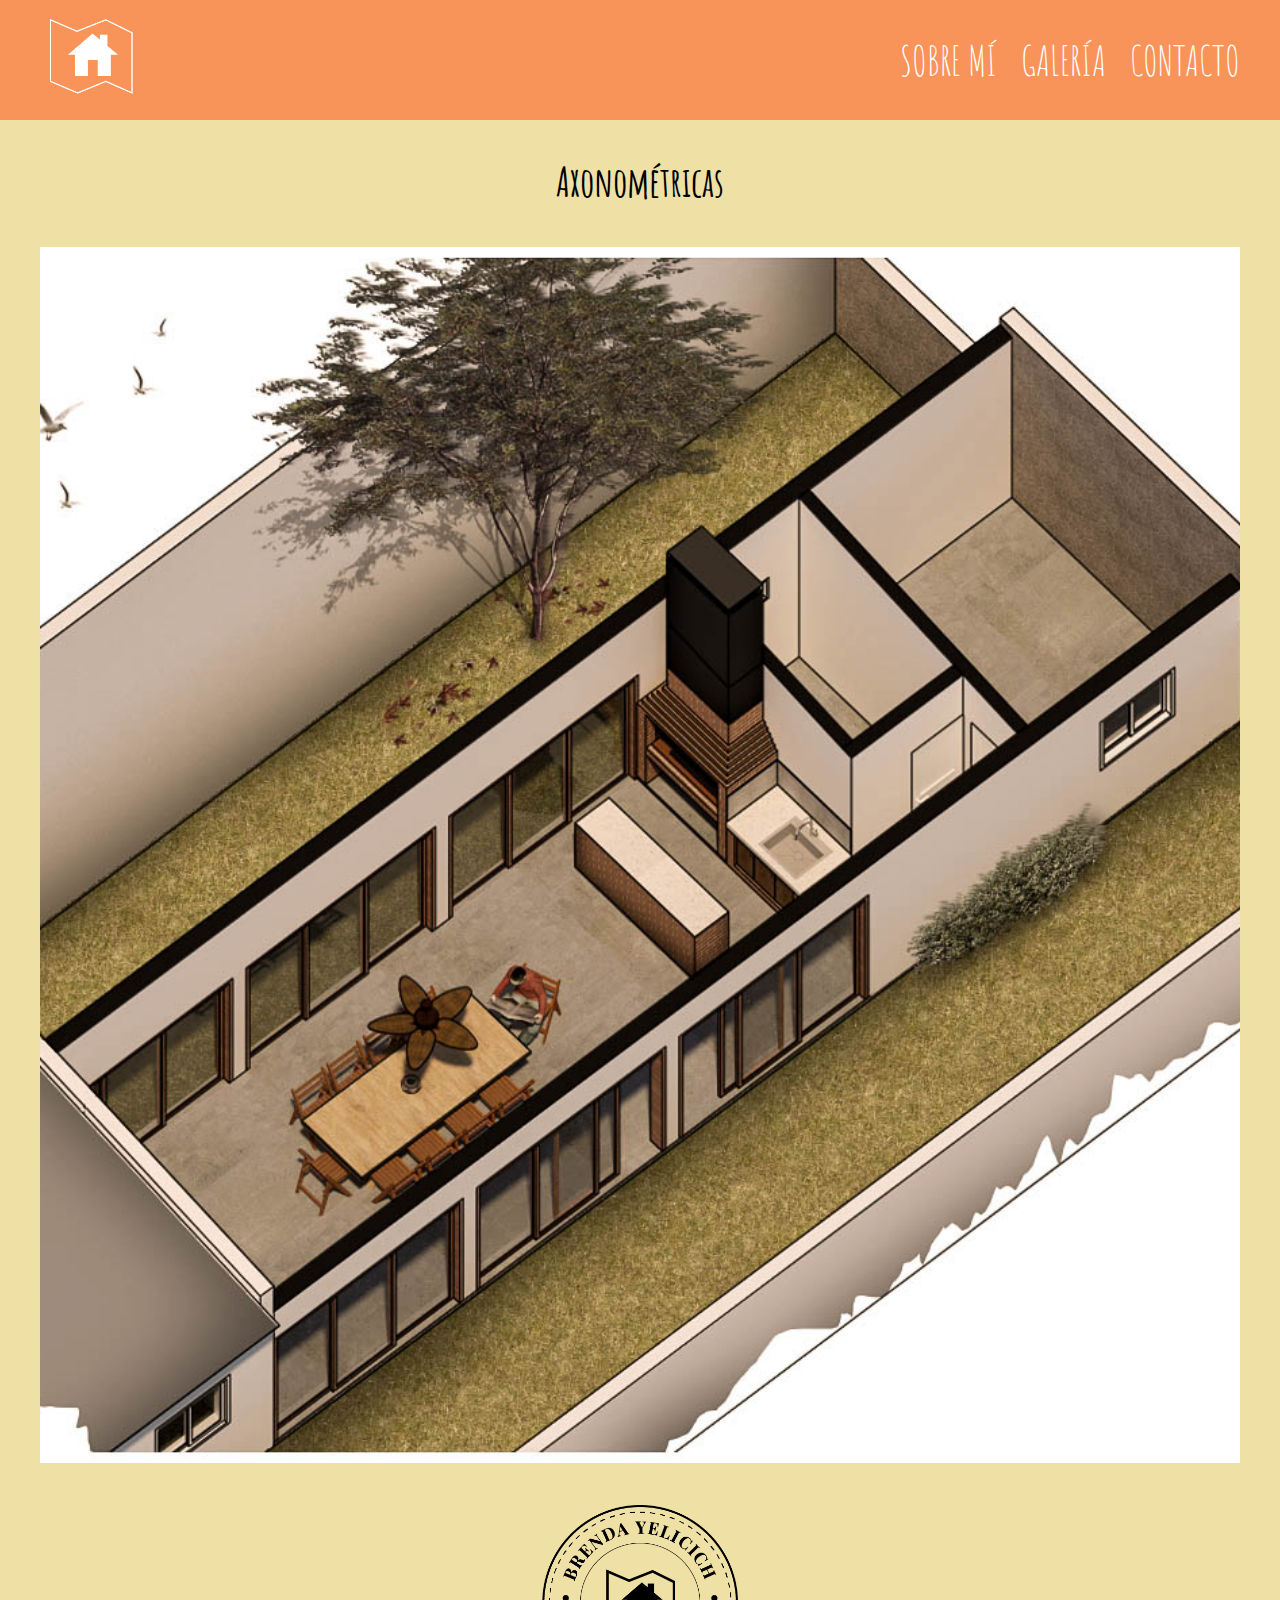
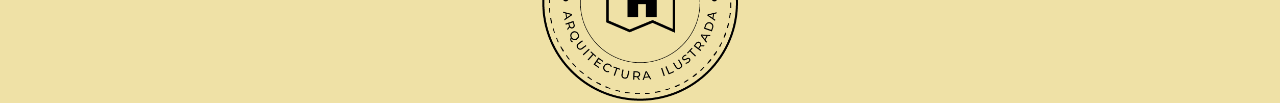
==== axonometricas.html @ 05cb74de "Trabajo Final completo" ====
<!DOCTYPE html> <!-- Versión del HTML que estamos usando. HTML 5 -->
<html lang="en" dir="ltr"> <!-- Inicio del documento Html -->
  <head> <!-- Configuración no visible del Documento Web -->
    <meta charset="utf-8"> <!-- Configuración de Caracteres Permitidos ´ $ -->

    <link href="https://cdn.jsdelivr.net/npm/bootstrap@5.0.2/dist/css/bootstrap.min.css" rel="stylesheet" integrity="sha384-EVSTQN3/azprG1Anm3QDgpJLIm9Nao0Yz1ztcQTwFspd3yD65VohhpuuCOmLASjC" crossorigin="anonymous"> <!-- Bootstrap -->

    <link rel="stylesheet" href="./Assets/CSS/estilos.css"> <!-- Vinculación con mi archivo de estilos CSS -->

    <link rel="preconnect" href="https://fonts.googleapis.com"> <!-- Fonts -->
    <link rel="preconnect" href="https://fonts.gstatic.com" crossorigin> <!-- Fonts -->
    <link href="https://fonts.googleapis.com/css2?family=Amatic+SC:wght@700&family=Montserrat&display=swap" rel="stylesheet"> <!-- Fonts -->

    <title>Axonométricas</title> <!-- Visible en la pestaña del navegador -->
  </head>

  <body> <!-- Cuerpo del documento html -->
    <header id="inicio" class="header"> <!-- Encabezado -->

      <nav class="navegador"> <!-- Navegador -->
        <a href="./index.html"> <img class="logo" src="./Assets/Imagenes/logonav.png" alt="Logo"> </a> <!-- Logo -->
        <ul class="nav_list"> <!-- Enlaces internos -->
          <li> <a class="menu" href="./index.html#sobremi">SOBRE MÍ</a> </li>
          <li> <a class="menu" href="./index.html#galeria">GALERÍA</a>
              <ul class="submenu"> <!-- Menú desplegable dentro de galería-->
                <li> <a class="desplegable" href="perspectivaspeatonales.html">PERSPECTIVAS PEATONALES</a> </li>
                <li> <a class="desplegable" href="axonometricas.html">AXONOMÉTRICAS</a> </li>
                <li> <a class="desplegable" href="mapas.html">MAPAS</a> </li>
              </ul>
          </li>
          <li> <a class="menu" href="./index.html#contacto">CONTACTO</a> </li>
        </ul>
      </nav>

      <div class="portfolio">
        <div class="titulo">
          <h3 class="h3">Axonométricas</h3>
        </div>

        <div class="imggaleria2">
          <div class="imgcontenedora">
            <img class="img" src="./Assets/Imagenes/a1.jpg" alt="a1">
          </div>

        </div>
      </div>

      <img class="logofinal" src="./Assets/Imagenes/Logo2.png" alt="Logo">

    </header>
  </body>
---- Assets/CSS/estilos.css ----
*{ /* Selector Universal - Reseteo de estilos */
  padding: 0;
  margin: 0;
  box-sizing: border-box;
}


/* Color de fondo de todo el sitio*/
body {
  background-color: #EFE1A6;
  font-family: 'Montserrat', sans-serif;
}

.body2 {
  background-color: #F89459;
}


/* Header HTML LINKS */

.header {
  display: flex;
  flex-direction: column;
  justify-content: center;
  align-items: center;
}

/* Navegador */
.navegador {
  width: 100%;
  background-color: #F89459;
  display: flex;
  flex-direction: row;
  align-items: center;
  justify-content: space-between;
  position: fixed;
  top: 0;
  left: 0;
  padding: 0.5rem 1rem 0.5rem 2.5rem;
  z-index: 1000; /* se coloca delante */
}

/* Logo navegador */
.logo {
  max-width: 100px;
}

/* Enlaces internos del navegador */
.nav_list {
  display: flex;
}

.menu {
  display: block;
  padding-right: 1.5rem;
  color: white;
  font-size: 70px;
  font-family: 'Amatic SC', cursive;
}

@media (min-width: 1000px) {
  .menu {
    font-size: 40px;
  }
}

ul {
  list-style: none;
}

a {
  text-decoration: none;
}

p {
  margin: 0;
}


/* Menú desplegable */

.submenu {
  display: none;
  position: absolute;
  padding: 0.5rem;
  background-color: #F89459;
}

.desplegable {
  color: white;
  font-family: 'Amatic SC', cursive;
  font-size: 55px;
}

@media (min-width: 1000px) {
  .desplegable {
    font-size: 30px;
  }
}

.nav_list li:hover > .submenu {
  display:block;
}

/* Mousse sobre los enlaces internos */
.menu:hover {
  color: #EFE1A6;
}

.desplegable:hover {
  color: #EFE1A6;
}

/* Carrusel */

#carouselExampleIndicators {
  padding-top: 116px;
}

.d-block {
  height: 740px;
  object-fit: cover; /* mantener proporciones de imagenes */
}

@media (min-width: 1000px) {
  .d-block {
    height: 541px;
  }
}

/* SECCIONES */

.secciones {
  color: black;
  padding: 6rem 2.5rem 2.5rem 2.5rem;
}

.logofinal {
  max-width: 200px;
  object-fit: cover; /* mantener proporciones de imagenes */
}

/* sección Sobre Mí */

.presentación {
  display: flex;
  flex-direction: column;
  align-items: center;
}

.foto {
  max-width: 450px;
  padding-right: none;
  padding-bottom: 50px;
  padding-top: 50px;
}

@media (min-width: 1000px) {
  .presentación {
    flex-direction: row;
  }

  .foto {
    padding-right: 40px;
    padding-bottom: none;
  }
}

.h3 {
  font-family: 'Amatic SC', cursive;
  font-size: 80px;
}

.biografía {
  font-size: 30px;
}

@media (min-width: 1000px) {
  .h3 {
    font-size: 40px;
  }

  .biografía {
    font-size: 15px;
  }
}

/* sección Galería */

.tres {
  display: flex;
  justify-content: space-around;
  flex-direction: column;
  padding: 4rem 0rem 5rem 0rem;
}

@media (min-width: 1000px) {
  .tres {
    flex-direction: row;
  }
}

.gal {
  display: flex;
  flex-direction: column;
  align-items: center;
  padding-bottom: 8rem;
}

@media (min-width: 1000px) {
  .gal {
    padding-bottom: none;
  }
}

.h4 {
  font-family: 'Amatic SC', cursive;
  font-size: 75px;
}

.imagenes {
  max-width: 500px;
}

@media (min-width: 1000px) {
  .imagenes {
    max-width: 220px;
  }

  .h4 {
    font-size: 35px;
  }
}

/* sección Contacto */

.contacto {
  color: white;
  background-color: #2DA584;
  width: 100%;
  padding: 2.5rem;
}

.contact {
  display: flex;
  flex-direction: row;
  justify-content: space-between;
}

.redes {
  display: flex;
  justify-content: flex-start;
  flex-direction: column;
}

.red {
  display: flex;
  flex-direction: row;
  align-items: center;
  padding-right: 50px;
}

.iconos {
  max-width: 70px;
  padding-right: 10px;
}

.logocontacto {
  max-width: 250px;
  padding-right: 80px;
}

.h5 {
  font-size: 30px;
}

.h6 {
  font-size: 20px;
  padding-top: 40px;
}

@media (min-width: 1000px) {
  .redes {
    flex-direction: row;
  }

  .h5 {
    font-size: 17px;
  }

  .h6 {
    font-size: 12px;
    padding-top: none;
  }
}

/* HTML LINKS */

.portfolio {
  padding-top: 116px;
}

.titulo {
  display: flex;
  justify-content: center;
  align-items: flex-start;
  padding-top: 2.5rem;
}

.h1 {
  color: black;
  font-family: 'Amatic SC', cursive;
  font-size: 40px;
}

/* Div que contiene todas las imágenes - Grilla */
.imggaleria {
  padding: 2.5rem;
  display: grid;
  grid-template-columns: repeat(1, 1fr); /* 3 columnas del mismo ancho */
  grid-auto-rows: 600px; /* altura de las filas */
  grid-gap: 1rem; /* espaciado entre filas y columnas */
}

.imggaleria2 {
  padding: 2.5rem;
  display: grid;
  grid-template-columns: repeat(1, 1fr); /* 3 columnas del mismo ancho */
  grid-auto-rows: 450px; /* altura de las filas */
  grid-gap: 1rem; /* espaciado entre filas y columnas */
}

@media (min-width: 1000px) {
  .imggaleria {
    grid-template-columns: repeat(3, 1fr);
    grid-auto-rows: 300px; /* altura de las filas */
  }

  .imggaleria2 {
    grid-auto-rows: 600px; /* altura de las filas */
  }
}

/* Imágenes */
.img {
  width: 100%;
  height: 100%;
  object-fit: cover; /* mantener proporciones de imagenes */
}

/* Div de cada imágen */

@media (min-width: 1000px) {
  .imgcontenedorp:nth-child(1) { /* perspectivas peatonales */
    grid-column-start: span 2;
  }

  .imgcontenedorp:nth-child(2) { /* perspectivas peatonales */
    grid-row-start: span 2;
  }
}

.imgcontenedora:nth-child(1) { /* axonométricas */
  grid-column-start: span 2;
  grid-row-start: span 2;
}

.imgcontenedorm:nth-child(1) { /* mapas */
  grid-column-start: span 2;
  grid-row-start: span 2;
}
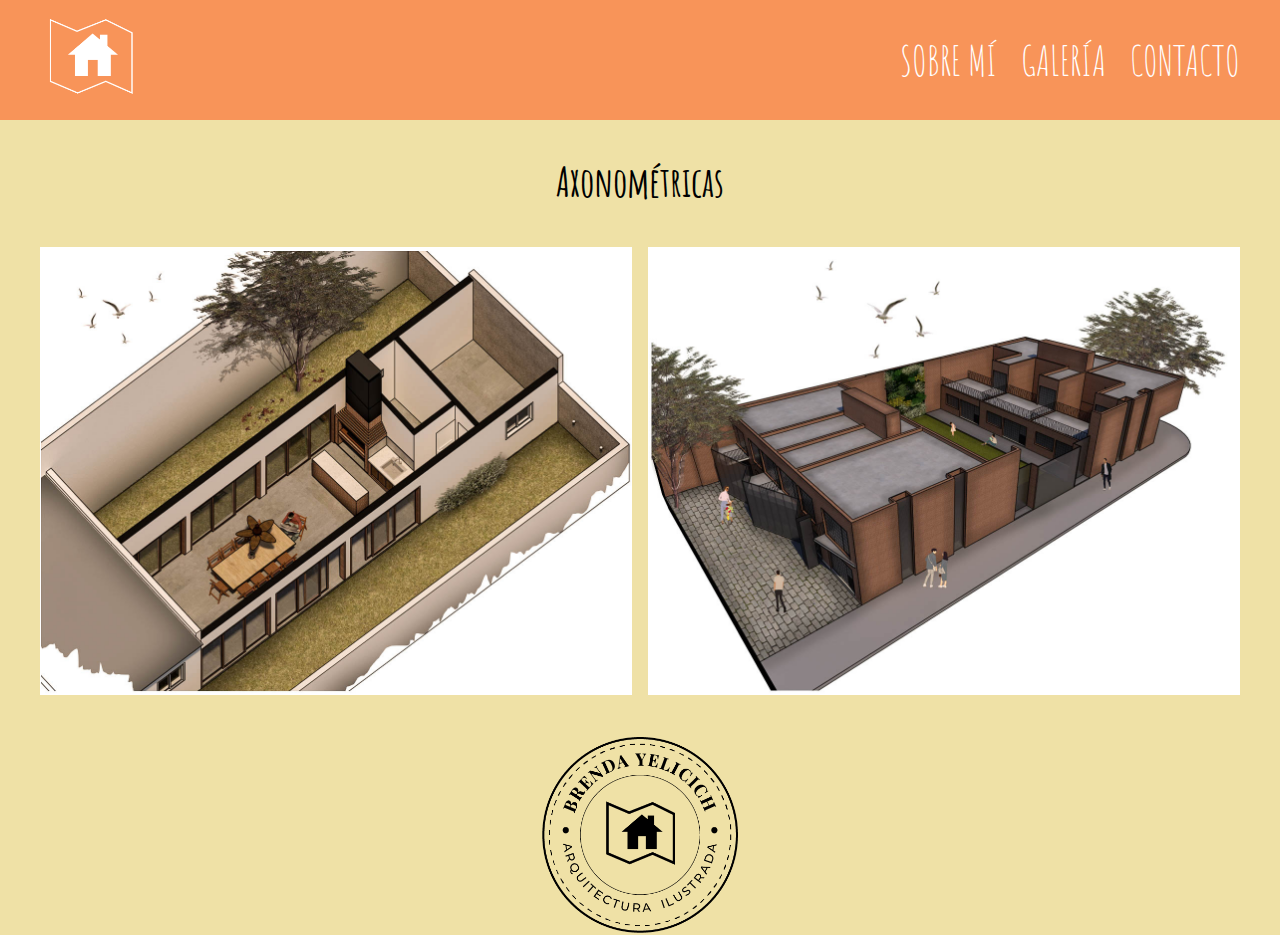
==== commit d2af9454: "ajustes finales" ====
--- a/axonometricas.html
+++ b/axonometricas.html
@@ -42,6 +42,9 @@
             <img class="img" src="./Assets/Imagenes/a1.jpg" alt="a1">
           </div>
 
+          <div class="imgcontenedora">
+            <img class="img" src="./Assets/Imagenes/a2.jpg" alt="a1">
+          </div>
         </div>
       </div>
 
--- a/Assets/CSS/estilos.css
+++ b/Assets/CSS/estilos.css
@@ -42,23 +42,32 @@
 
 /* Logo navegador */
 .logo {
-  max-width: 100px;
+  max-width: 250px;
 }
 
 /* Enlaces internos del navegador */
 .nav_list {
   display: flex;
+  flex-direction: column;
 }
 
 .menu {
   display: block;
   padding-right: 1.5rem;
   color: white;
-  font-size: 70px;
-  font-family: 'Amatic SC', cursive;
-}
-
-@media (min-width: 1000px) {
+  font-size: 90px;
+  font-family: 'Amatic SC', cursive;
+}
+
+@media (min-width: 1000px) {
+  .logo {
+    max-width: 100px;
+  }
+
+  .nav_list {
+    flex-direction: row;
+  }
+
   .menu {
     font-size: 40px;
   }
@@ -89,7 +98,7 @@
 .desplegable {
   color: white;
   font-family: 'Amatic SC', cursive;
-  font-size: 55px;
+  font-size: 60px;
 }
 
 @media (min-width: 1000px) {
@@ -98,11 +107,11 @@
   }
 }
 
-.nav_list li:hover > .submenu {
+.nav_list li:hover > .submenu { /* Mostrar menú desplegable */
   display:block;
 }
 
-/* Mousse sobre los enlaces internos */
+/* Mousse sobre los enlaces internos - cambio de color */
 .menu:hover {
   color: #EFE1A6;
 }
@@ -114,7 +123,7 @@
 /* Carrusel */
 
 #carouselExampleIndicators {
-  padding-top: 116px;
+  padding-top: 437px;
 }
 
 .d-block {
@@ -123,6 +132,10 @@
 }
 
 @media (min-width: 1000px) {
+  #carouselExampleIndicators {
+    padding-top: 116px;
+  }
+
   .d-block {
     height: 541px;
   }
@@ -132,14 +145,25 @@
 
 .secciones {
   color: black;
-  padding: 6rem 2.5rem 2.5rem 2.5rem;
+  padding: 28rem 2.5rem 2.5rem 2.5rem;
 }
 
 .logofinal {
-  max-width: 200px;
+  max-width: 400px;
   object-fit: cover; /* mantener proporciones de imagenes */
 }
 
+@media (min-width: 1000px) {
+  .secciones {
+    padding-top: 6rem;
+  }
+
+  .logofinal {
+    max-width: 200px;
+    object-fit: cover; /* mantener proporciones de imagenes */
+  }
+}
+
 /* sección Sobre Mí */
 
 .presentación {
@@ -149,10 +173,20 @@
 }
 
 .foto {
-  max-width: 450px;
+  max-width: 1000px;
   padding-right: none;
-  padding-bottom: 50px;
-  padding-top: 50px;
+  padding-bottom: 40px;
+  padding-top: 20px;
+}
+
+.h3 {
+  font-family: 'Amatic SC', cursive;
+  font-size: 80px;
+}
+
+.biografía {
+  font-size: 30px;
+  text-align: justify;
 }
 
 @media (min-width: 1000px) {
@@ -161,27 +195,19 @@
   }
 
   .foto {
+    max-height: 480px;
     padding-right: 40px;
     padding-bottom: none;
-  }
-}
-
-.h3 {
-  font-family: 'Amatic SC', cursive;
-  font-size: 80px;
-}
-
-.biografía {
-  font-size: 30px;
-}
-
-@media (min-width: 1000px) {
+    padding-top: none;
+  }
+
   .h3 {
     font-size: 40px;
   }
 
   .biografía {
     font-size: 15px;
+    line-height: 30px;
   }
 }
 
@@ -297,7 +323,7 @@
 /* HTML LINKS */
 
 .portfolio {
-  padding-top: 116px;
+  padding-top: 437px;
 }
 
 .titulo {
@@ -318,26 +344,35 @@
   padding: 2.5rem;
   display: grid;
   grid-template-columns: repeat(1, 1fr); /* 3 columnas del mismo ancho */
-  grid-auto-rows: 600px; /* altura de las filas */
   grid-gap: 1rem; /* espaciado entre filas y columnas */
 }
 
 .imggaleria2 {
   padding: 2.5rem;
   display: grid;
+  grid-template-rows: repeat(2, 1fr); /* 2 filas del mismo alto */
+  grid-gap: 1rem; /* espaciado entre filas y columnas */
+}
+
+.imggaleria3 {
+  padding: 2.5rem;
+  display: grid;
   grid-template-columns: repeat(1, 1fr); /* 3 columnas del mismo ancho */
-  grid-auto-rows: 450px; /* altura de las filas */
   grid-gap: 1rem; /* espaciado entre filas y columnas */
 }
 
 @media (min-width: 1000px) {
+  .portfolio {
+    padding-top: 116px;
+  }
+
   .imggaleria {
     grid-template-columns: repeat(3, 1fr);
-    grid-auto-rows: 300px; /* altura de las filas */
   }
 
   .imggaleria2 {
-    grid-auto-rows: 600px; /* altura de las filas */
+    grid-template-rows: repeat(1, 1fr);
+    grid-template-columns: repeat(2, 1fr);
   }
 }
 
@@ -351,21 +386,12 @@
 /* Div de cada imágen */
 
 @media (min-width: 1000px) {
-  .imgcontenedorp:nth-child(1) { /* perspectivas peatonales */
-    grid-column-start: span 2;
-  }
-
-  .imgcontenedorp:nth-child(2) { /* perspectivas peatonales */
-    grid-row-start: span 2;
-  }
-}
-
-.imgcontenedora:nth-child(1) { /* axonométricas */
-  grid-column-start: span 2;
-  grid-row-start: span 2;
-}
-
-.imgcontenedorm:nth-child(1) { /* mapas */
-  grid-column-start: span 2;
-  grid-row-start: span 2;
-}
+/* perspectivas peatonales */
+  .imgcontenedorp:nth-child(1) { /* hijo 1 */
+    grid-column-start: span 2; /* que ocupe 2 columnas */
+  }
+
+  .imgcontenedorp:nth-child(2) { /* hijo 2 */
+    grid-row-start: span 2; /* que ocupe 2 filas */
+  }
+}
